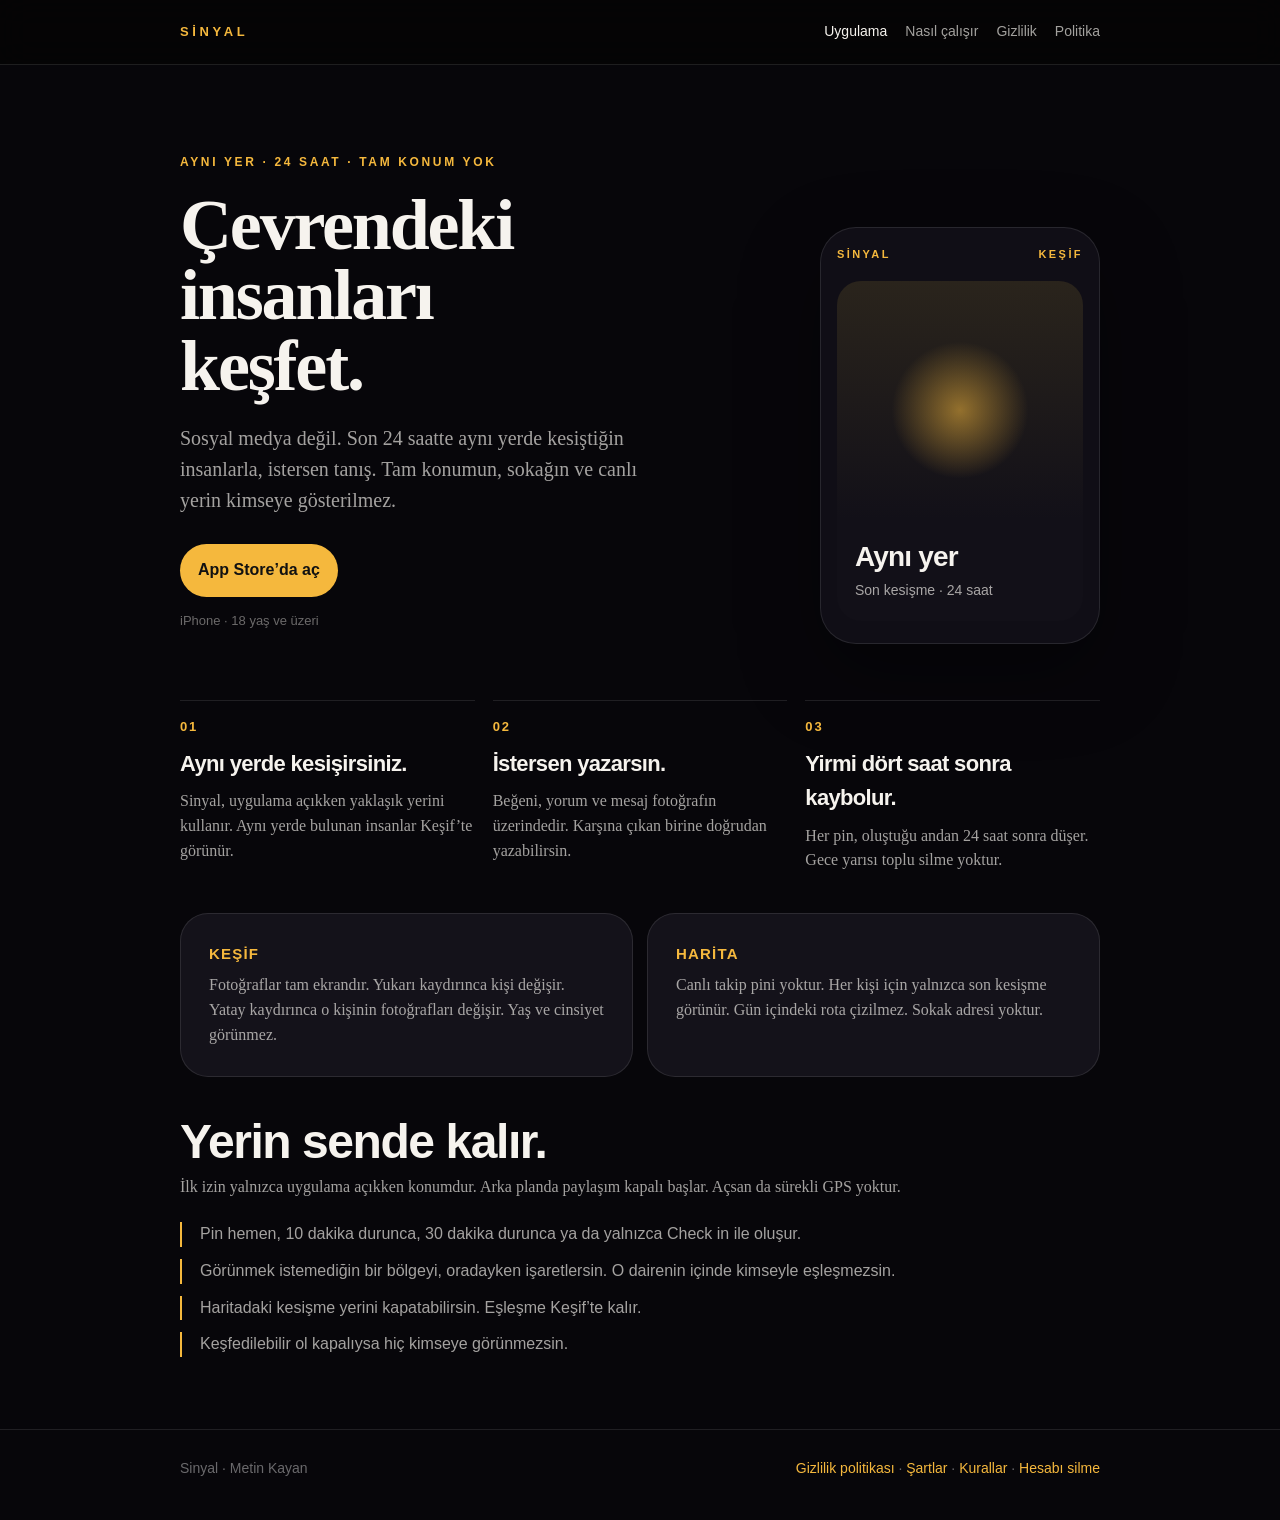
==== index.html @ aa212aa7 "Sinyal tanıtım ve gizlilik sayfalarını yayınla." ====
<!DOCTYPE html>
<html lang="tr">
<head>
  <meta charset="utf-8">
  <meta name="viewport" content="width=device-width, initial-scale=1">
  <title>Sinyal — Çevrendeki insanları keşfet</title>
  <meta name="description" content="Sinyal, son 24 saatte aynı yerde kesiştiğin insanları gösterir. Tam konumun kimseye gitmez. Arka planda paylaşım kapalı başlar.">
  <link rel="stylesheet" href="styles.css">
</head>
<body>
  <header>
    <div class="wrap nav sans">
      <a class="brand" href="./">SİNYAL</a>
      <nav class="links">
        <a class="active" href="./">Uygulama</a>
        <a href="#nasil">Nasıl çalışır</a>
        <a href="#gizlilik">Gizlilik</a>
        <a href="./gizlilik.html">Politika</a>
      </nav>
    </div>
  </header>

  <main class="wrap">
    <section class="hero stage">
      <div>
        <p class="kicker sans">AYNI YER · 24 SAAT · TAM KONUM YOK</p>
        <h1>Çevrendeki<br>insanları<br>keşfet.</h1>
        <p class="lead">Sosyal medya değil. Son 24 saatte aynı yerde kesiştiğin insanlarla, istersen tanış. Tam konumun, sokağın ve canlı yerin kimseye gösterilmez.</p>
        <a class="store sans" href="https://apps.apple.com/app/id6804297753">App Store’da aç</a>
        <p class="fine sans">iPhone · 18 yaş ve üzeri</p>
      </div>
      <div class="phone sans" aria-hidden="true">
        <div class="bar"><span>SİNYAL</span><span>KEŞİF</span></div>
        <div class="shot">
          <div>
            <strong>Aynı yer</strong>
            <span>Son kesişme · 24 saat</span>
          </div>
        </div>
      </div>
    </section>

    <section class="steps" id="nasil">
      <article class="step">
        <b class="sans">01</b>
        <h2>Aynı yerde kesişirsiniz.</h2>
        <p>Sinyal, uygulama açıkken yaklaşık yerini kullanır. Aynı yerde bulunan insanlar Keşif’te görünür.</p>
      </article>
      <article class="step">
        <b class="sans">02</b>
        <h2>İstersen yazarsın.</h2>
        <p>Beğeni, yorum ve mesaj fotoğrafın üzerindedir. Karşına çıkan birine doğrudan yazabilirsin.</p>
      </article>
      <article class="step">
        <b class="sans">03</b>
        <h2>Yirmi dört saat sonra kaybolur.</h2>
        <p>Her pin, oluştuğu andan 24 saat sonra düşer. Gece yarısı toplu silme yoktur.</p>
      </article>
    </section>

    <section class="split">
      <article class="band">
        <h2 class="sans">KEŞİF</h2>
        <p>Fotoğraflar tam ekrandır. Yukarı kaydırınca kişi değişir. Yatay kaydırınca o kişinin fotoğrafları değişir. Yaş ve cinsiyet görünmez.</p>
      </article>
      <article class="band">
        <h2 class="sans">HARİTA</h2>
        <p>Canlı takip pini yoktur. Her kişi için yalnızca son kesişme görünür. Gün içindeki rota çizilmez. Sokak adresi yoktur.</p>
      </article>
    </section>

    <section class="quiet" id="gizlilik">
      <h2>Yerin sende kalır.</h2>
      <p>İlk izin yalnızca uygulama açıkken konumdur. Arka planda paylaşım kapalı başlar. Açsan da sürekli GPS yoktur.</p>
      <ul class="sans">
        <li>Pin hemen, 10 dakika durunca, 30 dakika durunca ya da yalnızca Check in ile oluşur.</li>
        <li>Görünmek istemediğin bir bölgeyi, oradayken işaretlersin. O dairenin içinde kimseyle eşleşmezsin.</li>
        <li>Haritadaki kesişme yerini kapatabilirsin. Eşleşme Keşif’te kalır.</li>
        <li>Keşfedilebilir ol kapalıysa hiç kimseye görünmezsin.</li>
      </ul>
    </section>
  </main>

  <footer>
    <div class="wrap foot sans">
      <span>Sinyal · Metin Kayan</span>
      <span>
        <a href="./gizlilik.html">Gizlilik politikası</a>
        ·
        <a href="./sartlar.html">Şartlar</a>
        ·
        <a href="./kurallar.html">Kurallar</a>
        ·
        <a href="./hesap.html">Hesabı silme</a>
      </span>
    </div>
  </footer>
</body>
</html>
---- styles.css ----
:root {
  --bg: #07060a;
  --surface: #121212;
  --card: #14121a;
  --gold: #f5b83d;
  --text: #f6f3ee;
  --muted: rgba(246, 243, 238, 0.66);
  --line: rgba(255, 255, 255, 0.1);
  --max: 920px;
}

* { box-sizing: border-box; }
html { scroll-behavior: smooth; }
body {
  margin: 0;
  background: var(--bg);
  color: var(--text);
  font-family: "Iowan Old Style", "Palatino Linotype", Palatino, "Times New Roman", serif;
  line-height: 1.55;
}

.sans { font-family: -apple-system, BlinkMacSystemFont, "SF Pro Text", "Segoe UI", sans-serif; }

a { color: var(--gold); text-decoration: none; }
a:hover { text-decoration: underline; }

.wrap { width: min(var(--max), calc(100% - 40px)); margin: 0 auto; }

header {
  position: sticky;
  top: 0;
  z-index: 10;
  background: rgba(5, 5, 5, 0.86);
  backdrop-filter: blur(16px);
  border-bottom: 1px solid var(--line);
}
.nav {
  display: flex;
  align-items: center;
  justify-content: space-between;
  gap: 16px;
  min-height: 64px;
}
.brand {
  letter-spacing: 0.28em;
  font-size: 13px;
  font-weight: 700;
  color: var(--gold);
  text-decoration: none;
}
.links { display: flex; gap: 18px; flex-wrap: wrap; }
.links a { color: var(--muted); font-size: 14px; text-decoration: none; }
.links a:hover, .links a.active { color: var(--text); }

.hero { padding: 88px 0 56px; }
.kicker {
  color: var(--gold);
  letter-spacing: 0.22em;
  font-size: 12px;
  font-weight: 700;
  margin: 0 0 18px;
}
h1 {
  font-size: clamp(40px, 8vw, 72px);
  line-height: 0.98;
  font-weight: 700;
  letter-spacing: -0.03em;
  margin: 0 0 22px;
}
.lead { font-size: 20px; color: var(--muted); max-width: 34em; margin: 0; }

.grid {
  display: grid;
  grid-template-columns: repeat(auto-fit, minmax(220px, 1fr));
  gap: 14px;
  padding: 12px 0 64px;
}
.card {
  background: var(--card);
  border: 1px solid var(--line);
  border-radius: 22px;
  padding: 22px 22px 20px;
}
.card h2, .legal h2 {
  font-family: -apple-system, BlinkMacSystemFont, "SF Pro Text", sans-serif;
  font-size: 15px;
  letter-spacing: 0.04em;
  color: var(--gold);
  margin: 0 0 10px;
  font-weight: 700;
}
.card p, .legal p, .legal li { color: var(--muted); margin: 0; }
.legal { padding: 36px 0 80px; }
.legal h1 { font-size: clamp(32px, 6vw, 52px); margin-bottom: 12px; }
.legal h2 { margin-top: 28px; }
.legal p { margin: 0 0 12px; }
.legal ul { padding-left: 1.15em; margin: 0 0 12px; }
.meta { color: rgba(255,255,255,0.4); font-size: 14px; }

footer {
  border-top: 1px solid var(--line);
  padding: 28px 0 40px;
  color: rgba(255,255,255,0.4);
  font-size: 14px;
}
.foot {
  display: flex;
  justify-content: space-between;
  gap: 16px;
  flex-wrap: wrap;
}

.store {
  display: inline-flex;
  align-items: center;
  gap: 10px;
  margin-top: 28px;
  padding: 14px 18px;
  border-radius: 999px;
  background: var(--gold);
  color: #111;
  font-weight: 700;
  text-decoration: none;
}
.store:hover { text-decoration: none; filter: brightness(1.05); }
.fine { margin-top: 14px; color: rgba(246, 243, 238, 0.42); font-size: 13px; }

.stage {
  display: grid;
  grid-template-columns: 1.1fr 0.9fr;
  gap: 48px;
  align-items: end;
  padding-bottom: 28px;
}
.phone {
  justify-self: end;
  width: min(280px, 100%);
  background: #100e16;
  border: 1px solid var(--line);
  border-radius: 36px;
  padding: 18px 16px 22px;
  box-shadow: 0 30px 80px rgba(0, 0, 0, 0.35);
}
.phone .bar {
  display: flex;
  justify-content: space-between;
  color: var(--gold);
  letter-spacing: 0.22em;
  font-size: 11px;
  font-weight: 700;
  margin-bottom: 18px;
}
.shot {
  height: 340px;
  border-radius: 24px;
  background:
    radial-gradient(circle at 50% 38%, rgba(245, 184, 61, 0.55), transparent 28%),
    linear-gradient(180deg, #2a241c 0%, #121018 70%);
  display: flex;
  align-items: flex-end;
  padding: 18px;
}
.shot strong { display: block; font-size: 28px; letter-spacing: -0.03em; }
.shot span { color: var(--muted); font-size: 14px; }

.steps, .split, .quiet { padding: 28px 0 12px; }
.steps { display: grid; grid-template-columns: repeat(3, 1fr); gap: 18px; }
.step { border-top: 1px solid var(--line); padding-top: 16px; }
.step b {
  display: block;
  color: var(--gold);
  font-family: -apple-system, BlinkMacSystemFont, "SF Pro Text", sans-serif;
  font-size: 13px;
  letter-spacing: 0.14em;
  margin-bottom: 10px;
}
.step h2, .quiet h2, .band h2 {
  font-family: -apple-system, BlinkMacSystemFont, "SF Pro Text", sans-serif;
  font-size: 22px;
  letter-spacing: -0.03em;
  margin: 0 0 8px;
  color: var(--text);
}
.step p, .quiet p, .band p { color: var(--muted); margin: 0; }

.split { display: grid; grid-template-columns: 1fr 1fr; gap: 14px; }
.band {
  background: var(--card);
  border: 1px solid var(--line);
  border-radius: 28px;
  padding: 28px;
}
.band h2 { color: var(--gold); font-size: 15px; letter-spacing: 0.08em; }

.quiet { padding-bottom: 72px; }
.quiet h2 { font-size: clamp(32px, 5vw, 48px); max-width: 12em; line-height: 1.05; }
.quiet ul { margin: 22px 0 0; padding: 0; list-style: none; display: grid; gap: 12px; }
.quiet li {
  color: var(--muted);
  padding-left: 18px;
  border-left: 2px solid var(--gold);
}

@media (max-width: 800px) {
  .stage, .steps, .split { grid-template-columns: 1fr; }
  .phone { justify-self: start; }
}
@media (max-width: 640px) {
  .hero { padding-top: 56px; }
  .links { gap: 12px; }
}
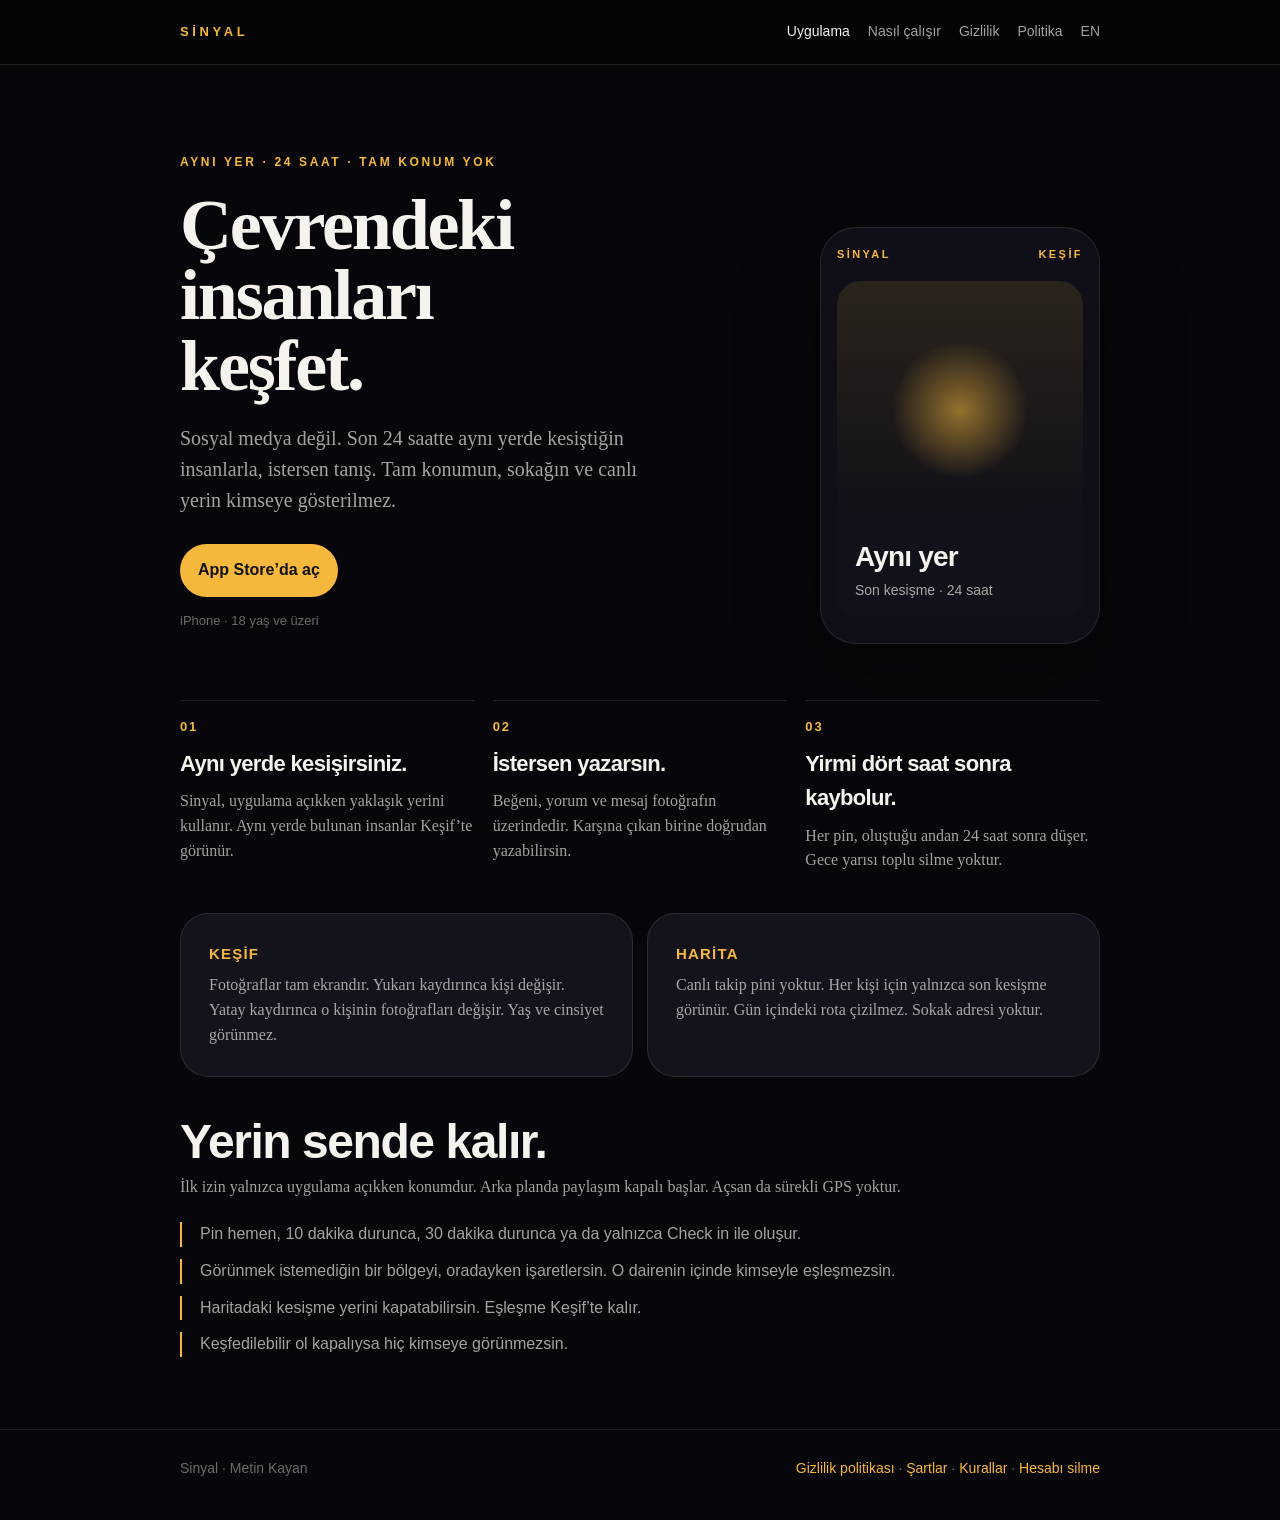
==== commit 4f28e25b: "İngilizce tanıtım ve yasal sayfaları ekle." ====
--- a/index.html
+++ b/index.html
@@ -16,6 +16,7 @@
         <a href="#nasil">Nasıl çalışır</a>
         <a href="#gizlilik">Gizlilik</a>
         <a href="./gizlilik.html">Politika</a>
+        <a href="./en/">EN</a>
       </nav>
     </div>
   </header>
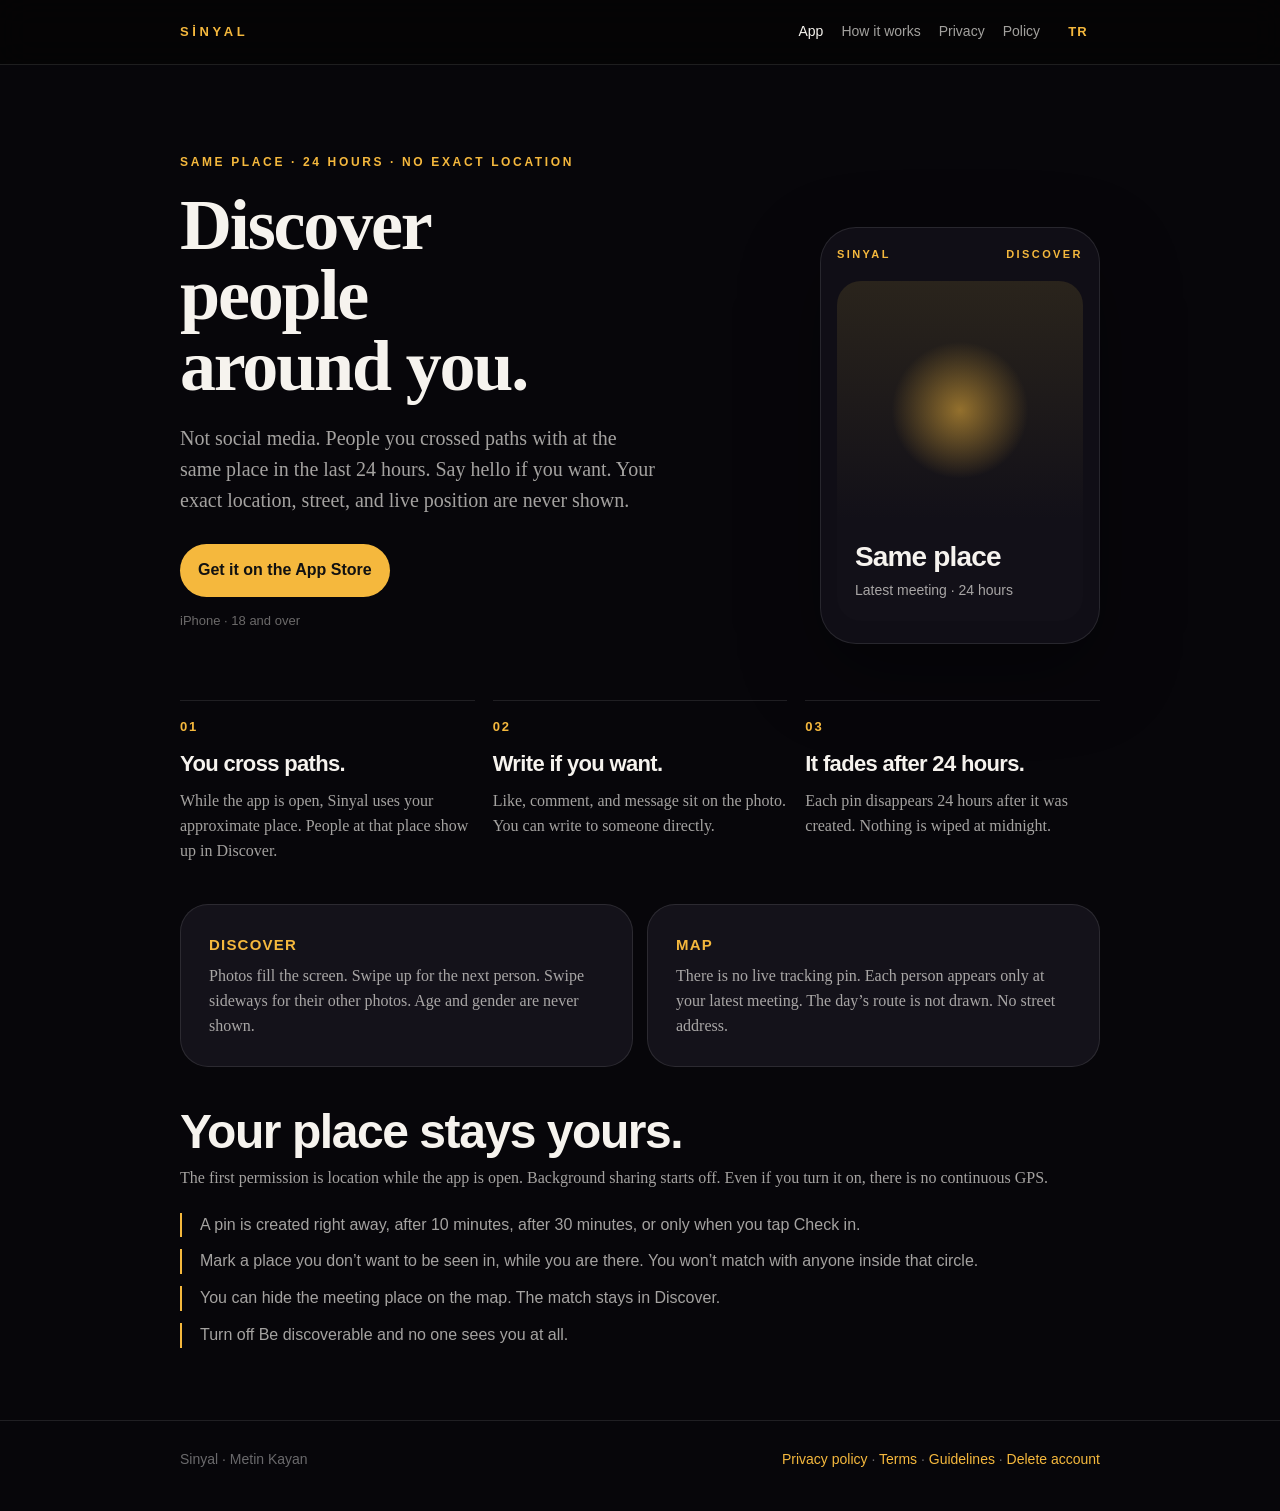
==== commit f2ebb658: "Site dilini sistem dilinden seç ve dil düğmesini sabit tut." ====
--- a/index.html
+++ b/index.html
@@ -6,6 +6,7 @@
   <title>Sinyal — Çevrendeki insanları keşfet</title>
   <meta name="description" content="Sinyal, son 24 saatte aynı yerde kesiştiğin insanları gösterir. Tam konumun kimseye gitmez. Arka planda paylaşım kapalı başlar.">
   <link rel="stylesheet" href="styles.css">
+  <script src="lang.js"></script>
 </head>
 <body>
   <header>
@@ -16,8 +17,8 @@
         <a href="#nasil">Nasıl çalışır</a>
         <a href="#gizlilik">Gizlilik</a>
         <a href="./gizlilik.html">Politika</a>
-        <a href="./en/">EN</a>
       </nav>
+      <a class="lang" href="./en/" data-lang="en">EN</a>
     </div>
   </header>
 
--- a/styles.css
+++ b/styles.css
@@ -37,7 +37,6 @@
 .nav {
   display: flex;
   align-items: center;
-  justify-content: space-between;
   gap: 16px;
   min-height: 64px;
 }
@@ -48,9 +47,19 @@
   color: var(--gold);
   text-decoration: none;
 }
-.links { display: flex; gap: 18px; flex-wrap: wrap; }
+.links { display: flex; gap: 18px; flex-wrap: wrap; justify-content: flex-end; flex: 1; }
 .links a { color: var(--muted); font-size: 14px; text-decoration: none; }
 .links a:hover, .links a.active { color: var(--text); }
+.lang {
+  flex: 0 0 2.75rem;
+  text-align: center;
+  color: var(--gold);
+  font-size: 13px;
+  font-weight: 700;
+  letter-spacing: 0.08em;
+  text-decoration: none;
+}
+.lang:hover { color: var(--text); }
 
 .hero { padding: 88px 0 56px; }
 .kicker {
